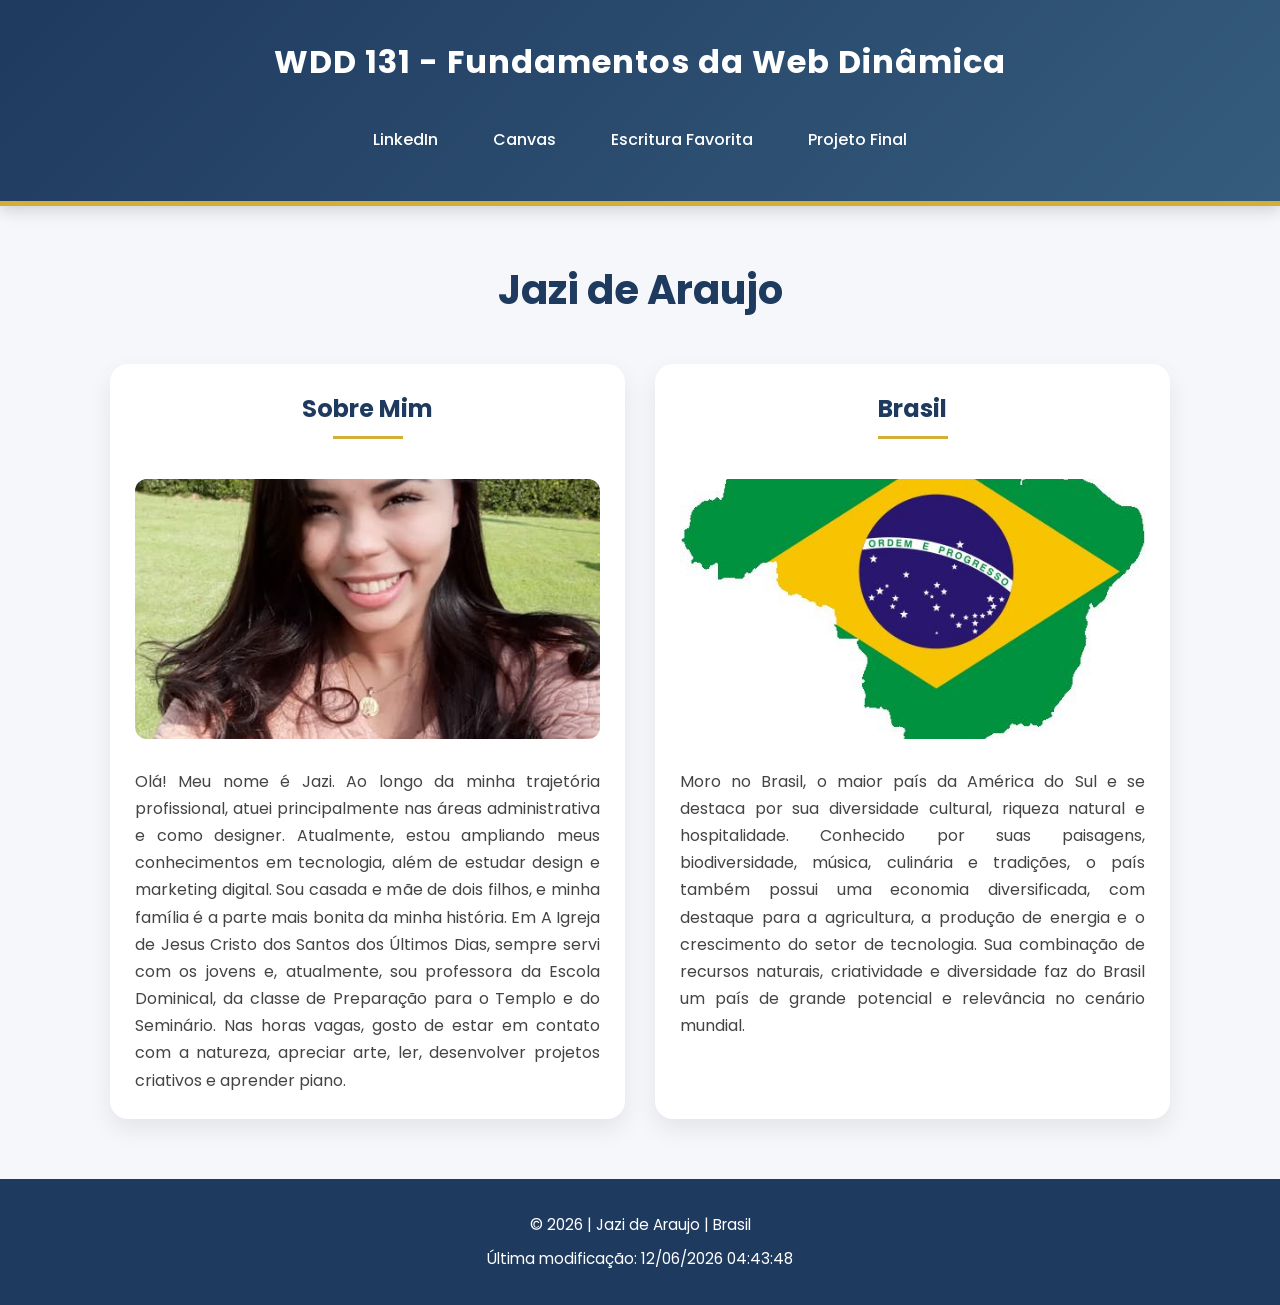
==== index.html @ e4ce4bed "S01 Página Inicial" ====
<!DOCTYPE html>
<html lang="pt-BR">

<head>
    <meta charset="UTF-8">
    <meta name="viewport" content="width=device-width, initial-scale=1.0">
    <title>WDD 131 – Fundamentos da Web Dinâmica - Jazi de Araujo</title>
    <meta name="description"
        content="WDD 131 – Fundamentos da Web Dinâmica. Página inicial do curso criada por Jazi de Araujo utilizando HTML, CSS e JavaScript.">

    <meta name="author" content="Jazi de Araujo">
    <link rel="stylesheet" href="estilos/base.css">
    <link rel="preconnect" href="https://fonts.googleapis.com">
    <link rel="preconnect" href="https://fonts.gstatic.com" crossorigin>
    <link href="https://fonts.googleapis.com/css2?family=Poppins:wght@300;500;700&display=swap" rel="stylesheet">
    <script src="scripts/obterdatas.js" defer></script>
</head>

<body>
    <header>
        <span>WDD 131 - Fundamentos da Web Dinâmica</span>

        <nav>
            <a href="https://www.linkedin.com/in/jazi-araujo-2917b4220/" target="_blank">LinkedIn</a>
            <a href="https://byupw.instructure.com/" target="_blank">Canvas</a>
            <a href="https://www.churchofjesuschrist.org/study/scriptures/bofm/ether/12?lang=por&id=p4#p4"
                target="_blank">
                Escritura Favorita
            </a>
            <a href="">Projeto Final</a>
        </nav>
    </header>

    <main>
        <h1>Jazi de Araujo</h1>
        <section class="card">
            <h2>Sobre Mim</h2>
            <img src="imagens/perfil.jpg" alt="Foto de perfil">

            <p>
                Olá! Meu nome é Jazi. Ao longo da minha trajetória profissional, atuei principalmente nas
                áreas administrativa e como designer. Atualmente,
                estou ampliando meus conhecimentos em tecnologia, além de estudar 
                design e marketing digital. Sou casada e mãe de dois filhos, 
                e minha família é a parte mais bonita da minha história.
                Em A Igreja de Jesus Cristo dos Santos dos Últimos Dias,
                sempre servi com os jovens e, atualmente, sou professora
                da Escola Dominical, da classe de Preparação para o Templo
                e do Seminário. Nas horas vagas, gosto de estar em contato com
                a natureza, apreciar arte, ler, desenvolver projetos criativos e aprender piano.
            </p>

        </section>
        <section class="card">
            <h2>Brasil</h2>
            <img src="imagens/brasil.jpg" alt="Bandeira do Brasil">
            <p>
                Moro no Brasil, o maior país da América do Sul e se destaca por sua
                diversidade cultural, riqueza natural e hospitalidade. Conhecido por
                suas paisagens, biodiversidade, música, culinária e tradições,
                o país também possui uma economia diversificada, com destaque para
                a agricultura, a produção de energia e o crescimento do setor
                de tecnologia. Sua combinação de recursos naturais, criatividade
                e diversidade faz do Brasil um país de grande potencial e
                relevância no cenário mundial.
            </p>
        </section>
    </main>

    <footer>
        <p>
            &copy;
            <span id="anoatual"></span>
            | Jazi de Araujo | Brasil
        </p>

        <p id="ultimaModificacao"></p>
    </footer>
</body>
</html>
---- estilos/base.css ----
*{
    margin:0;
    padding:0;
    box-sizing:border-box;
}

:root{
    --primary:#1F3A5F;
    --secondary:#355C7D;
    --accent:#D4AF37;
    --background:#F5F7FA;
    --card:#FFFFFF;
    --text:#444444;
    --shadow:0 10px 25px rgba(0,0,0,.08);
}

body{
    font-family:'Poppins',sans-serif;
    background:var(--background);
    color:var(--text);
    line-height:1.7;
}

header{
    background:linear-gradient(135deg,var(--primary),var(--secondary));
    color:white;
    text-align:center;
    padding:35px 20px;
    border-bottom:5px solid var(--accent);
    box-shadow:0 5px 15px rgba(0,0,0,.15);
}

header span{
    display:block;
    font-size:2rem;
    font-weight:700;
    letter-spacing:1px;
    margin-bottom:25px;
}

nav{
    display:flex;
    justify-content:center;
    flex-wrap:wrap;
    gap:15px;
}

nav a{
    color:white;
    text-decoration:none;
    padding:12px 20px;
    border-radius:30px;
    transition:.3s;
    font-weight:500;
}

nav a:hover{
    background:white;
    color:var(--primary);
    transform:translateY(-3px);
}

main{
    max-width:1100px;
    margin:50px auto;
    padding:0 20px;

    display:grid;
    grid-template-columns:repeat(2,1fr);
    gap:30px;
}

main h1{
    grid-column:1 / -1;
    text-align:center;
    color:var(--primary);
    font-size:2.5rem;
    margin-bottom:10px;
}

.card{
    background:var(--card);
    border-radius:18px;
    padding:25px;
    box-shadow:var(--shadow);
    transition:.35s;
}

.card:hover{
    transform:translateY(-8px);
    box-shadow:0 18px 40px rgba(0,0,0,.12);
}

.card h2{
    color:var(--primary);
    text-align:center;
    margin-bottom:20px;
    position:relative;
    padding-bottom:10px;
}

.card h2::after{
    content:"";
    width:70px;
    height:3px;
    background:var(--accent);
    position:absolute;
    left:50%;
    bottom:0;
    transform:translateX(-50%);
}

.card img{
    width:100%;
    height:260px;
    object-fit:cover;
    border-radius:12px;
    margin:20px 0;
    transition:.4s;
}

.card img:hover{
    transform:scale(1.02);
}

.card p{
    text-align:justify;
    color:var(--text);
}

footer{
    background:var(--primary);
    color:white;
    text-align:center;
    margin-top:60px;
    padding:25px;
}

footer p{
    margin:8px 0;
    font-size:.95rem;
}

@media (max-width:900px){
    main{
        grid-template-columns:1fr;
    }

    main h1{
        grid-column:1;
    }

    header span{
        font-size:1.7rem;
    }
}

@media (max-width:600px){
    nav{
        flex-direction:column;
        align-items:center;
    }

    nav a{
        width:220px;
        text-align:center;
    }

    .card img{
        height:220px;
    }

    main h1{
        font-size:2rem;
    }
}
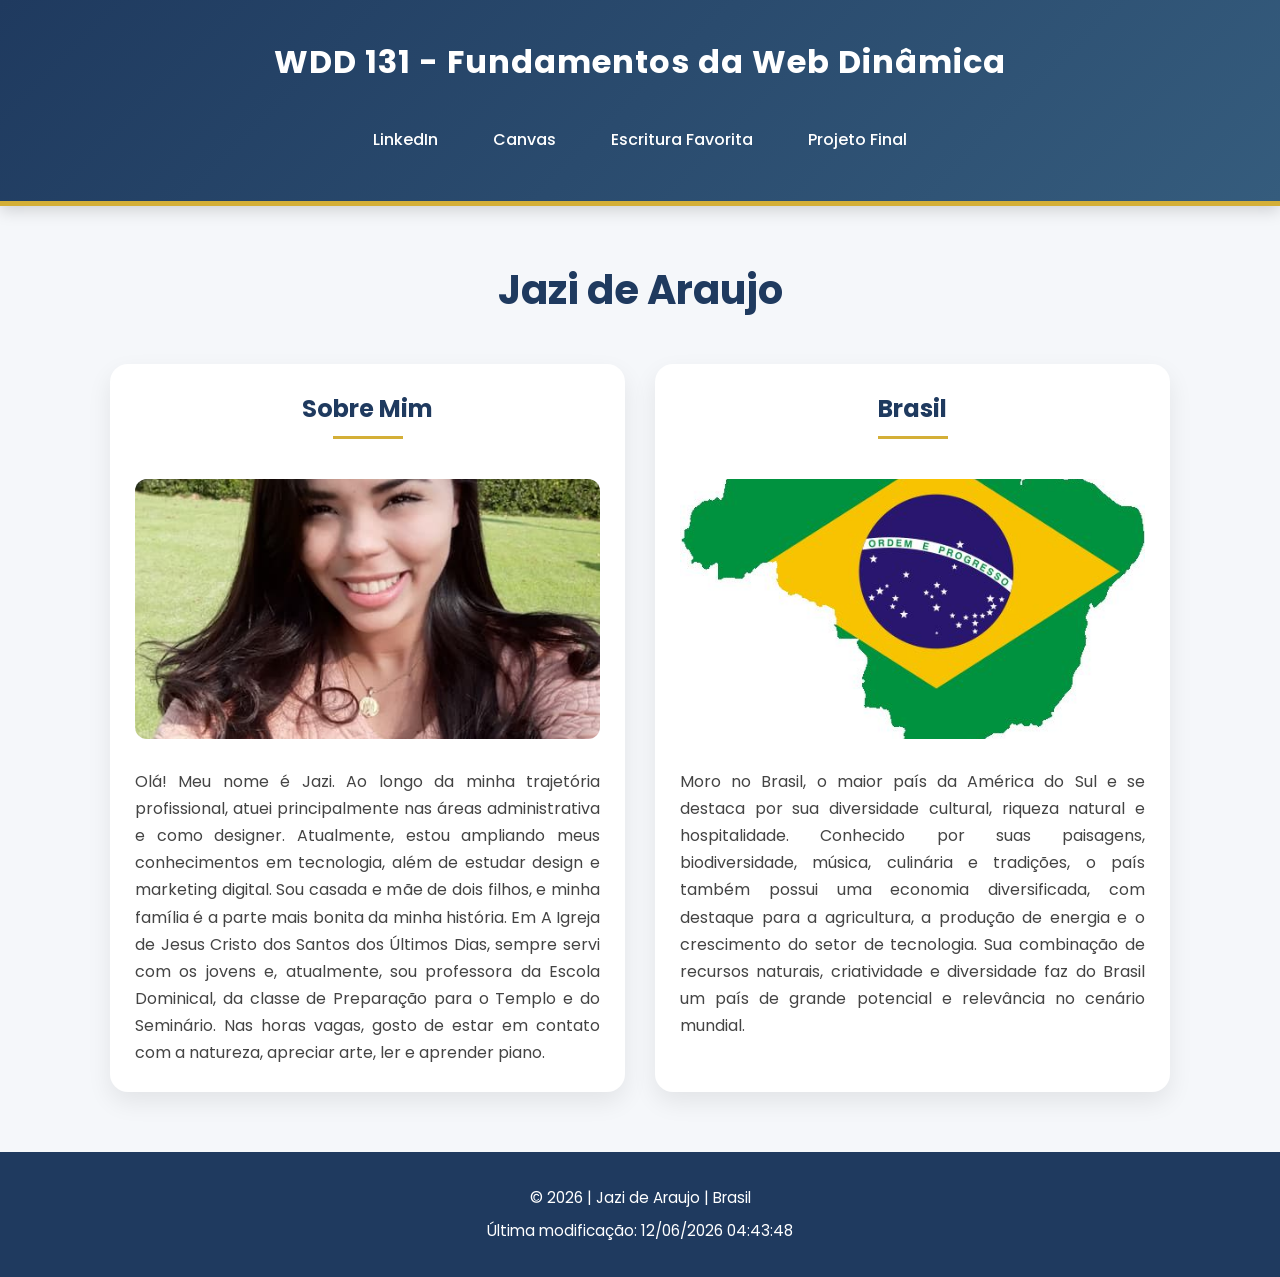
==== commit 16af8d1b: "Alteração" ====
--- a/index.html
+++ b/index.html
@@ -47,7 +47,7 @@
                 sempre servi com os jovens e, atualmente, sou professora
                 da Escola Dominical, da classe de Preparação para o Templo
                 e do Seminário. Nas horas vagas, gosto de estar em contato com
-                a natureza, apreciar arte, ler, desenvolver projetos criativos e aprender piano.
+                a natureza, apreciar arte, ler e aprender piano.
             </p>
 
         </section>
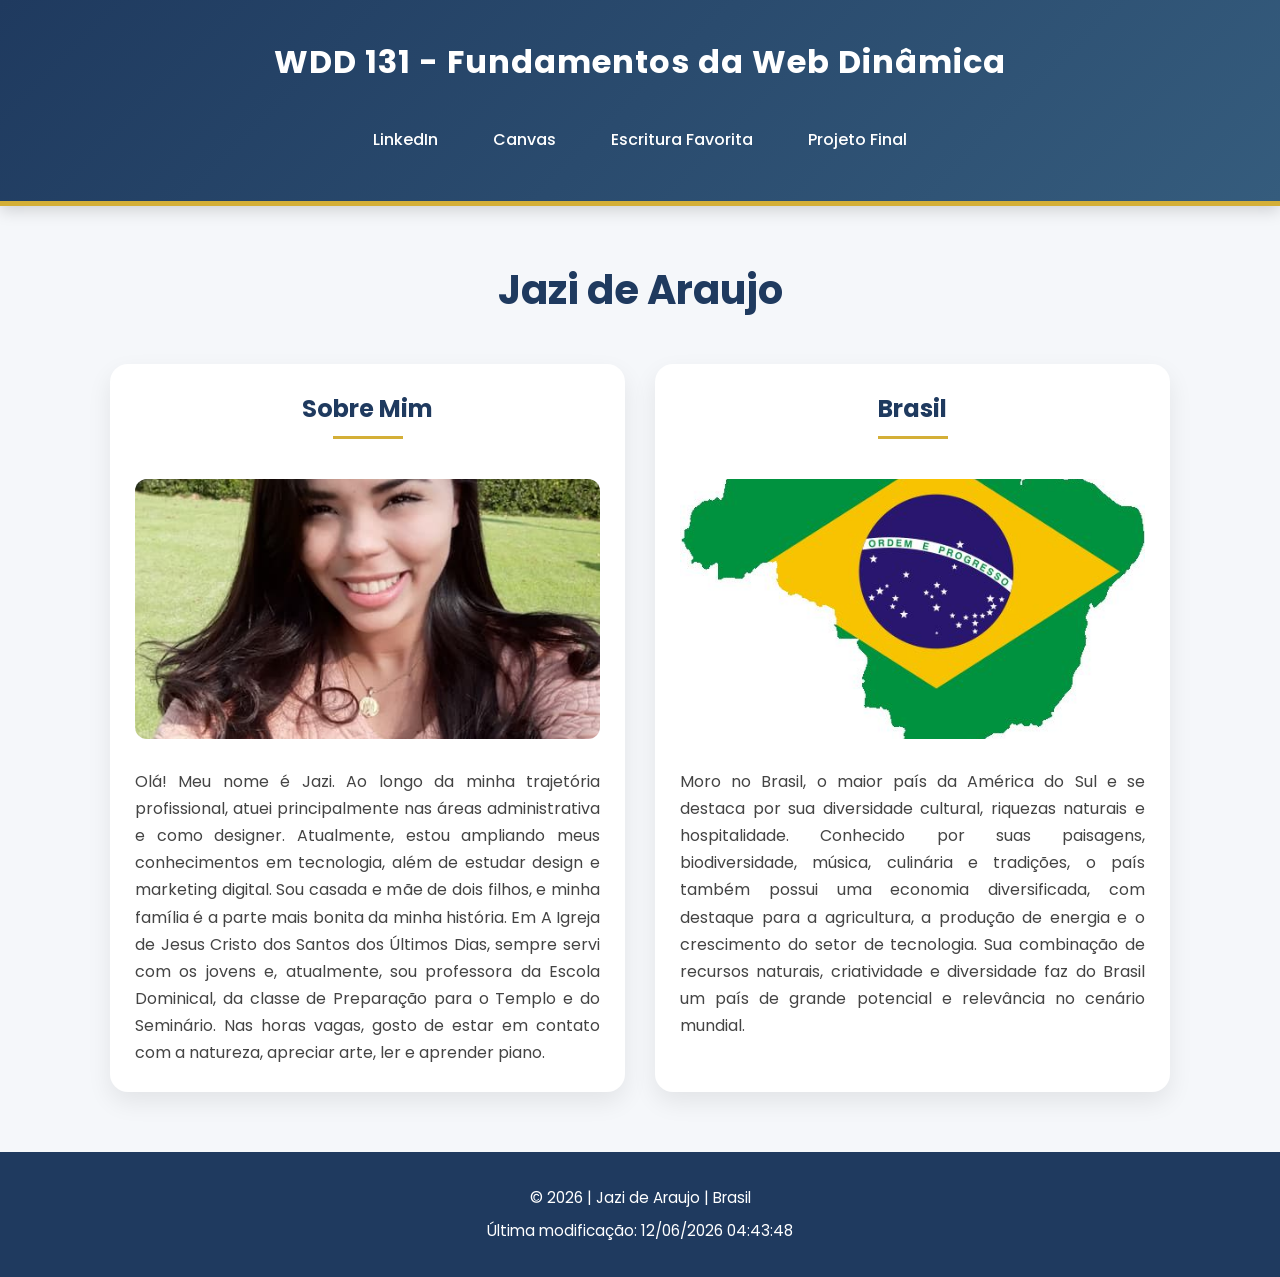
==== commit 240d07b3: "Teste" ====
--- a/index.html
+++ b/index.html
@@ -56,7 +56,7 @@
             <img src="imagens/brasil.jpg" alt="Bandeira do Brasil">
             <p>
                 Moro no Brasil, o maior país da América do Sul e se destaca por sua
-                diversidade cultural, riqueza natural e hospitalidade. Conhecido por
+                diversidade cultural, riquezas naturais e hospitalidade. Conhecido por
                 suas paisagens, biodiversidade, música, culinária e tradições,
                 o país também possui uma economia diversificada, com destaque para
                 a agricultura, a produção de energia e o crescimento do setor
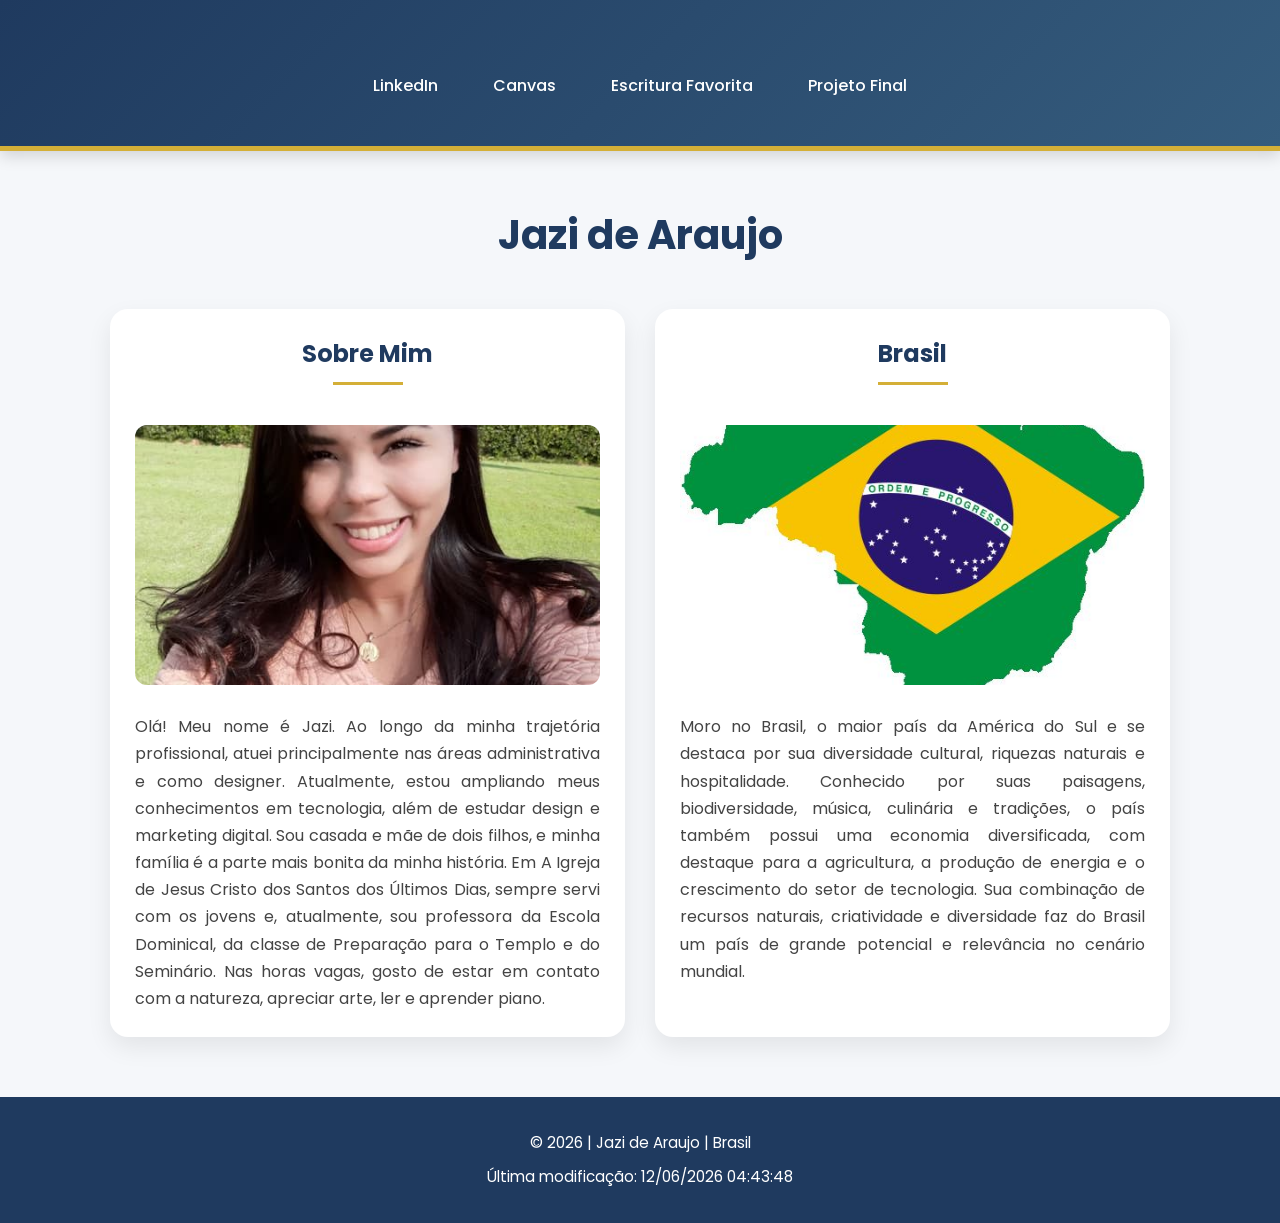
==== commit db391eb7: "Finalizado" ====
--- a/index.html
+++ b/index.html
@@ -18,7 +18,7 @@
 
 <body>
     <header>
-        <span>WDD 131 - Fundamentos da Web Dinâmica</span>
+        <span id="id= WDD 131 - Fundamentos da Web Dinâmica"></span>
 
         <nav>
             <a href="https://www.linkedin.com/in/jazi-araujo-2917b4220/" target="_blank">LinkedIn</a>
@@ -27,7 +27,7 @@
                 target="_blank">
                 Escritura Favorita
             </a>
-            <a href="">Projeto Final</a>
+            <a href="#" target="_blank">Projeto Final</a>
         </nav>
     </header>
 
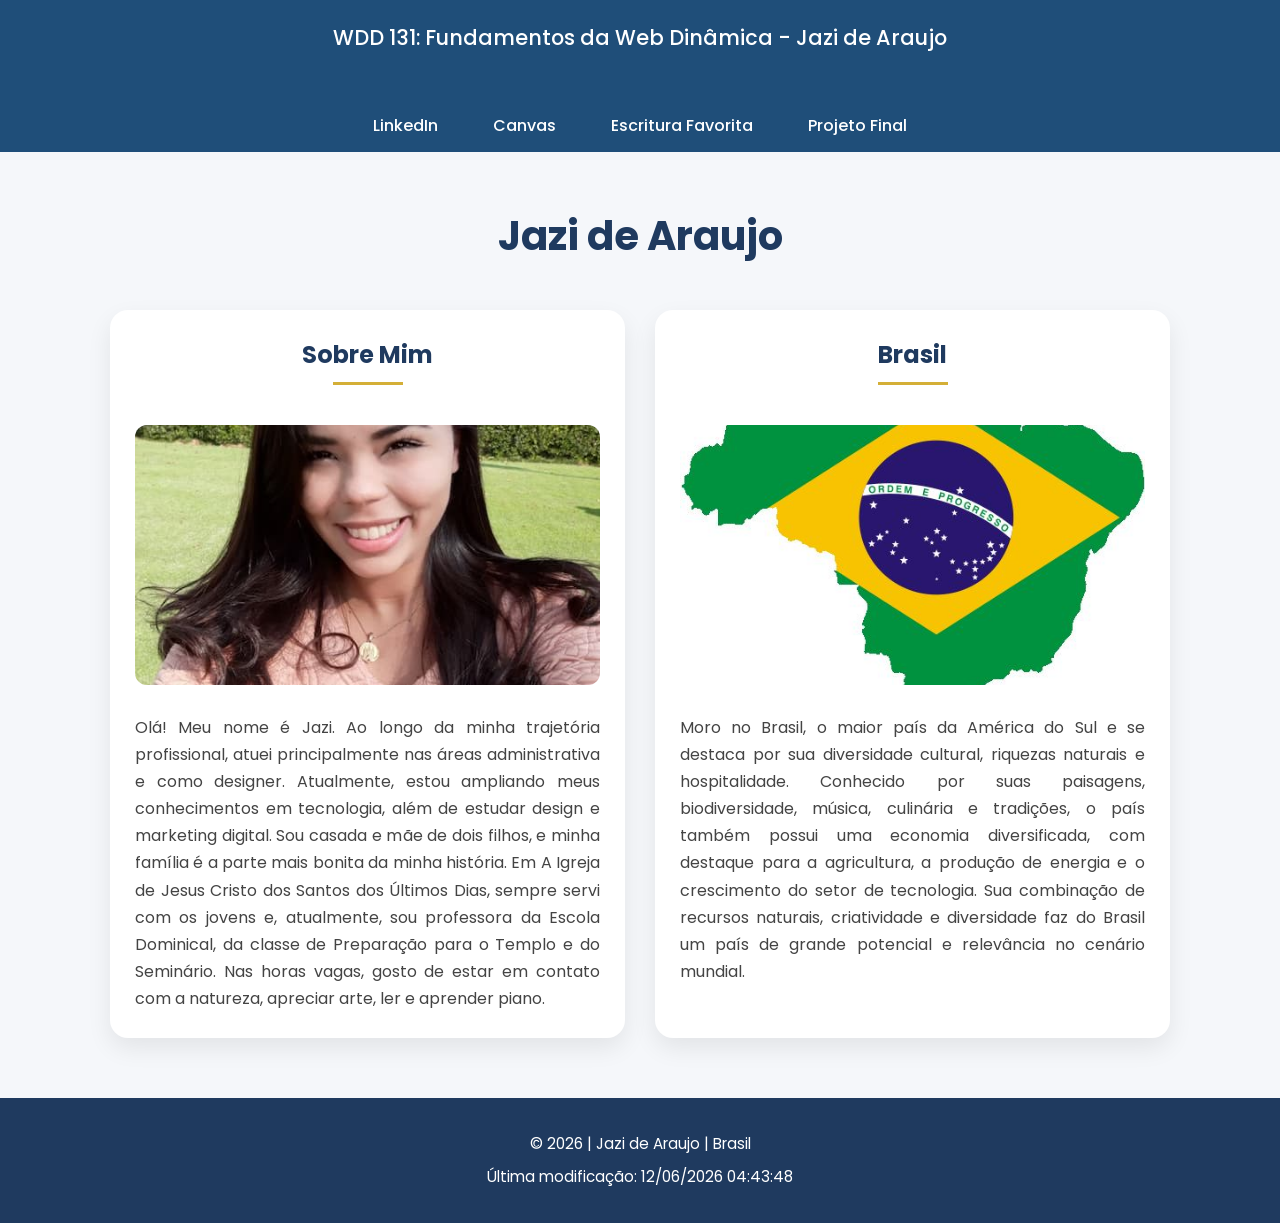
==== commit 26b4b659: "Envio" ====
--- a/index.html
+++ b/index.html
@@ -18,7 +18,8 @@
 
 <body>
     <header>
-        <span id="id= WDD 131 - Fundamentos da Web Dinâmica"></span>
+        <h1> WDD 131: Fundamentos da Web Dinâmica - Jazi de Araujo </h1>
+        <span id="WDD 131 - Fundamentos da Web Dinâmica"></span>
 
         <nav>
             <a href="https://www.linkedin.com/in/jazi-araujo-2917b4220/" target="_blank">LinkedIn</a>
--- a/estilos/base.css
+++ b/estilos/base.css
@@ -22,12 +22,16 @@
 }
 
 header{
-    background:linear-gradient(135deg,var(--primary),var(--secondary));
+    background:#1f4e79;
     color:white;
     text-align:center;
-    padding:35px 20px;
-    border-bottom:5px solid var(--accent);
-    box-shadow:0 5px 15px rgba(0,0,0,.15);
+}
+
+header h1{
+    margin:0;
+    padding:20px;
+    font-size:1.3rem;
+    font-weight:500;
 }
 
 header span{
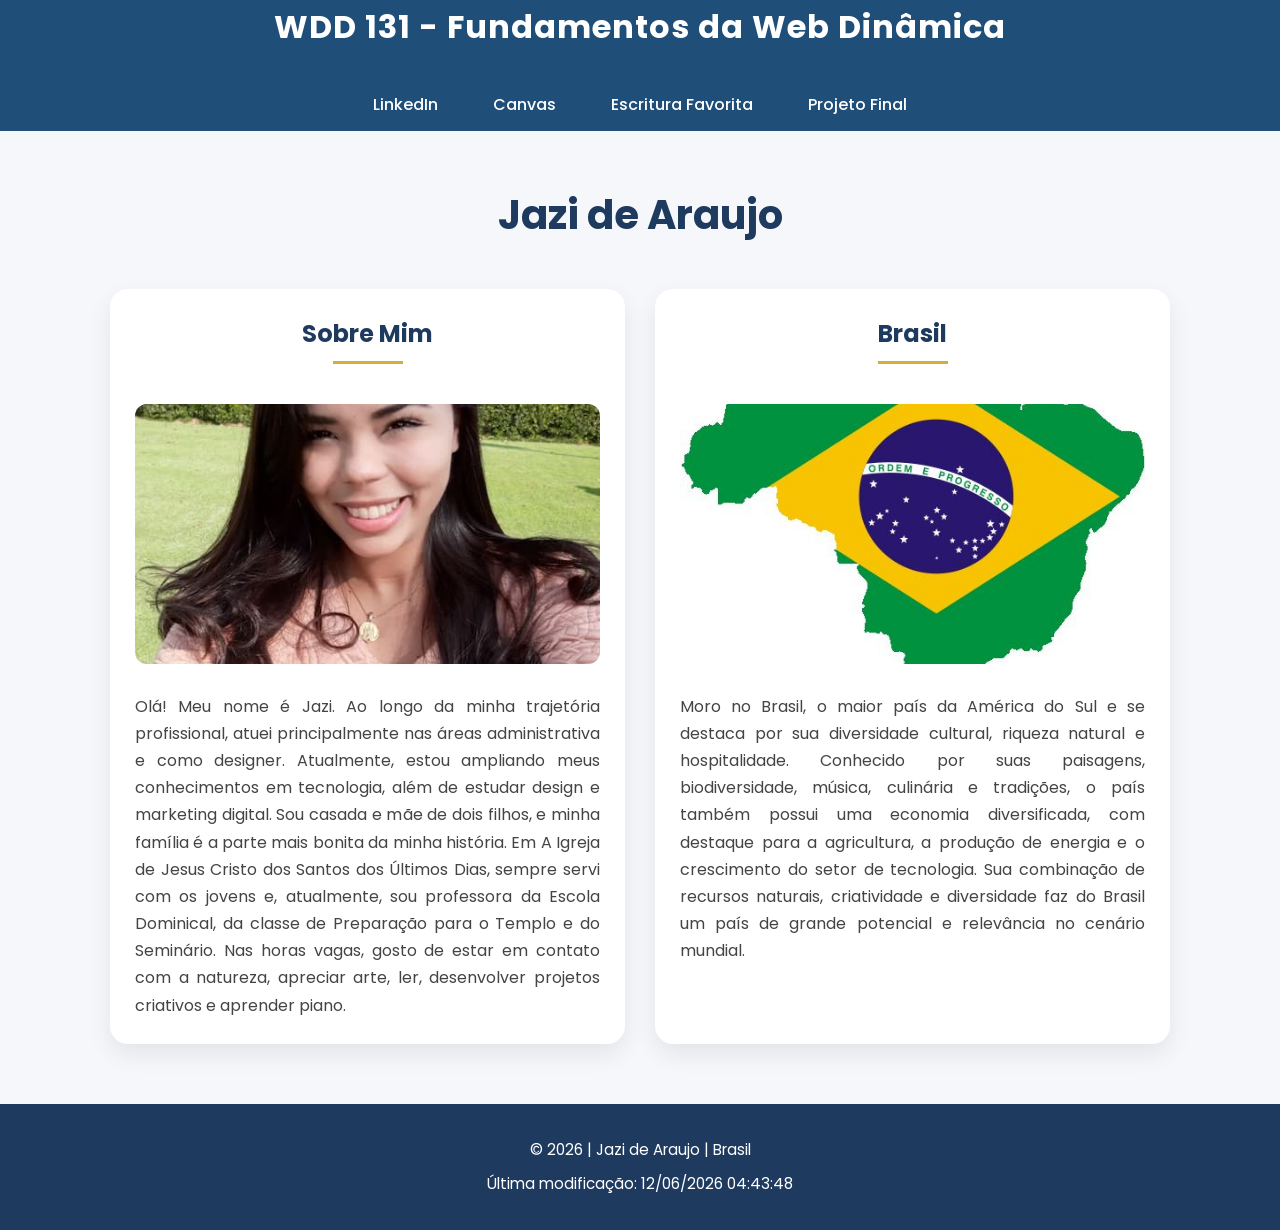
==== commit 8a0b0130: "Move arquivos para a raiz" ====
--- a/index.html
+++ b/index.html
@@ -9,17 +9,16 @@
         content="WDD 131 – Fundamentos da Web Dinâmica. Página inicial do curso criada por Jazi de Araujo utilizando HTML, CSS e JavaScript.">
 
     <meta name="author" content="Jazi de Araujo">
-    <link rel="stylesheet" href="estilos/base.css">
+    <link rel="stylesheet" href="S01/estilos/base.css">
     <link rel="preconnect" href="https://fonts.googleapis.com">
     <link rel="preconnect" href="https://fonts.gstatic.com" crossorigin>
     <link href="https://fonts.googleapis.com/css2?family=Poppins:wght@300;500;700&display=swap" rel="stylesheet">
-    <script src="scripts/obterdatas.js" defer></script>
+    <script src="S01/scripts/obterdatas.js" defer></script>
 </head>
 
 <body>
     <header>
-        <h1> WDD 131: Fundamentos da Web Dinâmica - Jazi de Araujo </h1>
-        <span id="WDD 131 - Fundamentos da Web Dinâmica"></span>
+        <span>WDD 131 - Fundamentos da Web Dinâmica</span>
 
         <nav>
             <a href="https://www.linkedin.com/in/jazi-araujo-2917b4220/" target="_blank">LinkedIn</a>
@@ -28,7 +27,7 @@
                 target="_blank">
                 Escritura Favorita
             </a>
-            <a href="#" target="_blank">Projeto Final</a>
+            <a href="">Projeto Final</a>
         </nav>
     </header>
 
@@ -36,7 +35,7 @@
         <h1>Jazi de Araujo</h1>
         <section class="card">
             <h2>Sobre Mim</h2>
-            <img src="imagens/perfil.jpg" alt="Foto de perfil">
+            <img src="S01/imagens/perfil.jpg" alt="Foto de perfil">
 
             <p>
                 Olá! Meu nome é Jazi. Ao longo da minha trajetória profissional, atuei principalmente nas
@@ -48,16 +47,16 @@
                 sempre servi com os jovens e, atualmente, sou professora
                 da Escola Dominical, da classe de Preparação para o Templo
                 e do Seminário. Nas horas vagas, gosto de estar em contato com
-                a natureza, apreciar arte, ler e aprender piano.
+                a natureza, apreciar arte, ler, desenvolver projetos criativos e aprender piano.
             </p>
 
         </section>
         <section class="card">
             <h2>Brasil</h2>
-            <img src="imagens/brasil.jpg" alt="Bandeira do Brasil">
+            <img src="S01/imagens/brasil.jpg" alt="Bandeira do Brasil">
             <p>
                 Moro no Brasil, o maior país da América do Sul e se destaca por sua
-                diversidade cultural, riquezas naturais e hospitalidade. Conhecido por
+                diversidade cultural, riqueza natural e hospitalidade. Conhecido por
                 suas paisagens, biodiversidade, música, culinária e tradições,
                 o país também possui uma economia diversificada, com destaque para
                 a agricultura, a produção de energia e o crescimento do setor
--- a/S01/estilos/base.css
+++ b/S01/estilos/base.css
@@ -0,0 +1,180 @@
+*{
+    margin:0;
+    padding:0;
+    box-sizing:border-box;
+}
+
+:root{
+    --primary:#1F3A5F;
+    --secondary:#355C7D;
+    --accent:#D4AF37;
+    --background:#F5F7FA;
+    --card:#FFFFFF;
+    --text:#444444;
+    --shadow:0 10px 25px rgba(0,0,0,.08);
+}
+
+body{
+    font-family:'Poppins',sans-serif;
+    background:var(--background);
+    color:var(--text);
+    line-height:1.7;
+}
+
+header{
+    background:#1f4e79;
+    color:white;
+    text-align:center;
+}
+
+header h1{
+    margin:0;
+    padding:20px;
+    font-size:1.3rem;
+    font-weight:500;
+}
+
+header span{
+    display:block;
+    font-size:2rem;
+    font-weight:700;
+    letter-spacing:1px;
+    margin-bottom:25px;
+}
+
+nav{
+    display:flex;
+    justify-content:center;
+    flex-wrap:wrap;
+    gap:15px;
+}
+
+nav a{
+    color:white;
+    text-decoration:none;
+    padding:12px 20px;
+    border-radius:30px;
+    transition:.3s;
+    font-weight:500;
+}
+
+nav a:hover{
+    background:white;
+    color:var(--primary);
+    transform:translateY(-3px);
+}
+
+main{
+    max-width:1100px;
+    margin:50px auto;
+    padding:0 20px;
+
+    display:grid;
+    grid-template-columns:repeat(2,1fr);
+    gap:30px;
+}
+
+main h1{
+    grid-column:1 / -1;
+    text-align:center;
+    color:var(--primary);
+    font-size:2.5rem;
+    margin-bottom:10px;
+}
+
+.card{
+    background:var(--card);
+    border-radius:18px;
+    padding:25px;
+    box-shadow:var(--shadow);
+    transition:.35s;
+}
+
+.card:hover{
+    transform:translateY(-8px);
+    box-shadow:0 18px 40px rgba(0,0,0,.12);
+}
+
+.card h2{
+    color:var(--primary);
+    text-align:center;
+    margin-bottom:20px;
+    position:relative;
+    padding-bottom:10px;
+}
+
+.card h2::after{
+    content:"";
+    width:70px;
+    height:3px;
+    background:var(--accent);
+    position:absolute;
+    left:50%;
+    bottom:0;
+    transform:translateX(-50%);
+}
+
+.card img{
+    width:100%;
+    height:260px;
+    object-fit:cover;
+    border-radius:12px;
+    margin:20px 0;
+    transition:.4s;
+}
+
+.card img:hover{
+    transform:scale(1.02);
+}
+
+.card p{
+    text-align:justify;
+    color:var(--text);
+}
+
+footer{
+    background:var(--primary);
+    color:white;
+    text-align:center;
+    margin-top:60px;
+    padding:25px;
+}
+
+footer p{
+    margin:8px 0;
+    font-size:.95rem;
+}
+
+@media (max-width:900px){
+    main{
+        grid-template-columns:1fr;
+    }
+
+    main h1{
+        grid-column:1;
+    }
+
+    header span{
+        font-size:1.7rem;
+    }
+}
+
+@media (max-width:600px){
+    nav{
+        flex-direction:column;
+        align-items:center;
+    }
+
+    nav a{
+        width:220px;
+        text-align:center;
+    }
+
+    .card img{
+        height:220px;
+    }
+
+    main h1{
+        font-size:2rem;
+    }
+}
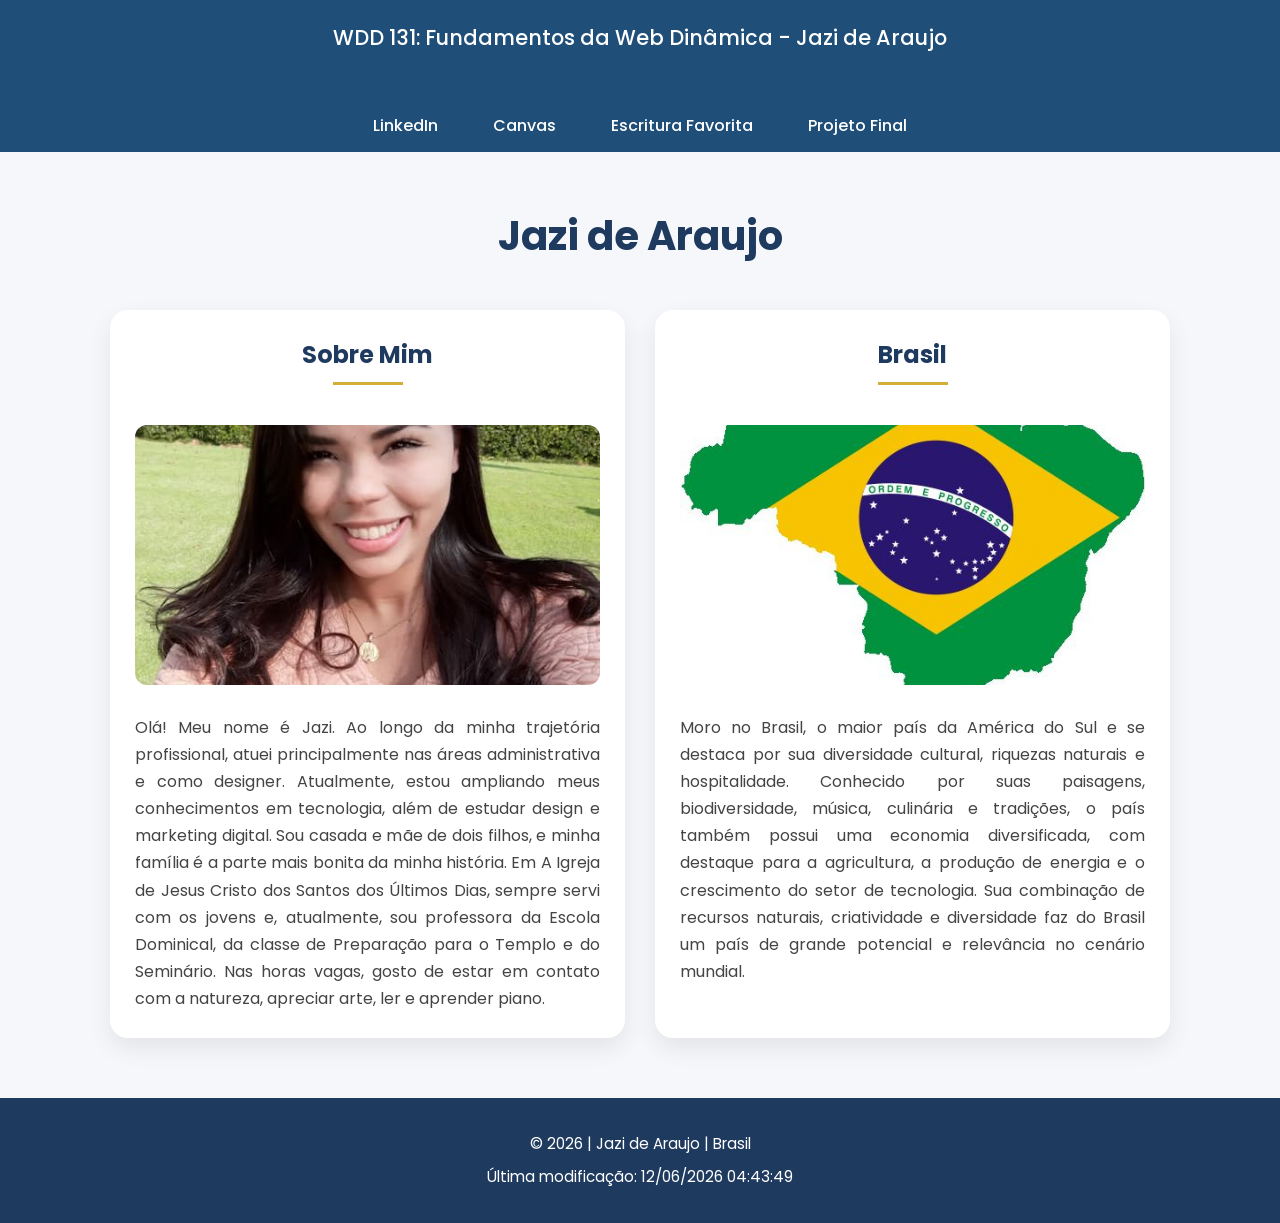
==== commit 58942884: "S05 — Tarefa: Formulário de Avaliação de Produto" ====
--- a/index.html
+++ b/index.html
@@ -9,16 +9,17 @@
         content="WDD 131 – Fundamentos da Web Dinâmica. Página inicial do curso criada por Jazi de Araujo utilizando HTML, CSS e JavaScript.">
 
     <meta name="author" content="Jazi de Araujo">
-    <link rel="stylesheet" href="S01/estilos/base.css">
+    <link rel="stylesheet" href="estilos/base.css">
     <link rel="preconnect" href="https://fonts.googleapis.com">
     <link rel="preconnect" href="https://fonts.gstatic.com" crossorigin>
     <link href="https://fonts.googleapis.com/css2?family=Poppins:wght@300;500;700&display=swap" rel="stylesheet">
-    <script src="S01/scripts/obterdatas.js" defer></script>
+    <script src="scripts/obterdatas.js" defer></script>
 </head>
 
 <body>
     <header>
-        <span>WDD 131 - Fundamentos da Web Dinâmica</span>
+        <h1> WDD 131: Fundamentos da Web Dinâmica - Jazi de Araujo </h1>
+        <span id="wdd_131_fundamentos_da_web_dinamica"></span>
 
         <nav>
             <a href="https://www.linkedin.com/in/jazi-araujo-2917b4220/" target="_blank">LinkedIn</a>
@@ -27,7 +28,7 @@
                 target="_blank">
                 Escritura Favorita
             </a>
-            <a href="">Projeto Final</a>
+            <a href="#" target="_blank">Projeto Final</a>
         </nav>
     </header>
 
@@ -35,7 +36,7 @@
         <h1>Jazi de Araujo</h1>
         <section class="card">
             <h2>Sobre Mim</h2>
-            <img src="S01/imagens/perfil.jpg" alt="Foto de perfil">
+            <img src="imagens/perfil.jpg" alt="Foto de perfil">
 
             <p>
                 Olá! Meu nome é Jazi. Ao longo da minha trajetória profissional, atuei principalmente nas
@@ -47,16 +48,16 @@
                 sempre servi com os jovens e, atualmente, sou professora
                 da Escola Dominical, da classe de Preparação para o Templo
                 e do Seminário. Nas horas vagas, gosto de estar em contato com
-                a natureza, apreciar arte, ler, desenvolver projetos criativos e aprender piano.
+                a natureza, apreciar arte, ler e aprender piano.
             </p>
 
         </section>
         <section class="card">
             <h2>Brasil</h2>
-            <img src="S01/imagens/brasil.jpg" alt="Bandeira do Brasil">
+            <img src="imagens/brasil.jpg" alt="Bandeira do Brasil">
             <p>
                 Moro no Brasil, o maior país da América do Sul e se destaca por sua
-                diversidade cultural, riqueza natural e hospitalidade. Conhecido por
+                diversidade cultural, riquezas naturais e hospitalidade. Conhecido por
                 suas paisagens, biodiversidade, música, culinária e tradições,
                 o país também possui uma economia diversificada, com destaque para
                 a agricultura, a produção de energia e o crescimento do setor
--- a/estilos/base.css
+++ b/estilos/base.css
@@ -0,0 +1,180 @@
+*{
+    margin:0;
+    padding:0;
+    box-sizing:border-box;
+}
+
+:root{
+    --primary:#1F3A5F;
+    --secondary:#355C7D;
+    --accent:#D4AF37;
+    --background:#F5F7FA;
+    --card:#FFFFFF;
+    --text:#444444;
+    --shadow:0 10px 25px rgba(0,0,0,.08);
+}
+
+body{
+    font-family:'Poppins',sans-serif;
+    background:var(--background);
+    color:var(--text);
+    line-height:1.7;
+}
+
+header{
+    background:#1f4e79;
+    color:white;
+    text-align:center;
+}
+
+header h1{
+    margin:0;
+    padding:20px;
+    font-size:1.3rem;
+    font-weight:500;
+}
+
+header span{
+    display:block;
+    font-size:2rem;
+    font-weight:700;
+    letter-spacing:1px;
+    margin-bottom:25px;
+}
+
+nav{
+    display:flex;
+    justify-content:center;
+    flex-wrap:wrap;
+    gap:15px;
+}
+
+nav a{
+    color:white;
+    text-decoration:none;
+    padding:12px 20px;
+    border-radius:30px;
+    transition:.3s;
+    font-weight:500;
+}
+
+nav a:hover{
+    background:white;
+    color:var(--primary);
+    transform:translateY(-3px);
+}
+
+main{
+    max-width:1100px;
+    margin:50px auto;
+    padding:0 20px;
+
+    display:grid;
+    grid-template-columns:repeat(2,1fr);
+    gap:30px;
+}
+
+main h1{
+    grid-column:1 / -1;
+    text-align:center;
+    color:var(--primary);
+    font-size:2.5rem;
+    margin-bottom:10px;
+}
+
+.card{
+    background:var(--card);
+    border-radius:18px;
+    padding:25px;
+    box-shadow:var(--shadow);
+    transition:.35s;
+}
+
+.card:hover{
+    transform:translateY(-8px);
+    box-shadow:0 18px 40px rgba(0,0,0,.12);
+}
+
+.card h2{
+    color:var(--primary);
+    text-align:center;
+    margin-bottom:20px;
+    position:relative;
+    padding-bottom:10px;
+}
+
+.card h2::after{
+    content:"";
+    width:70px;
+    height:3px;
+    background:var(--accent);
+    position:absolute;
+    left:50%;
+    bottom:0;
+    transform:translateX(-50%);
+}
+
+.card img{
+    width:100%;
+    height:260px;
+    object-fit:cover;
+    border-radius:12px;
+    margin:20px 0;
+    transition:.4s;
+}
+
+.card img:hover{
+    transform:scale(1.02);
+}
+
+.card p{
+    text-align:justify;
+    color:var(--text);
+}
+
+footer{
+    background:var(--primary);
+    color:white;
+    text-align:center;
+    margin-top:60px;
+    padding:25px;
+}
+
+footer p{
+    margin:8px 0;
+    font-size:.95rem;
+}
+
+@media (max-width:900px){
+    main{
+        grid-template-columns:1fr;
+    }
+
+    main h1{
+        grid-column:1;
+    }
+
+    header span{
+        font-size:1.7rem;
+    }
+}
+
+@media (max-width:600px){
+    nav{
+        flex-direction:column;
+        align-items:center;
+    }
+
+    nav a{
+        width:220px;
+        text-align:center;
+    }
+
+    .card img{
+        height:220px;
+    }
+
+    main h1{
+        font-size:2rem;
+    }
+}
